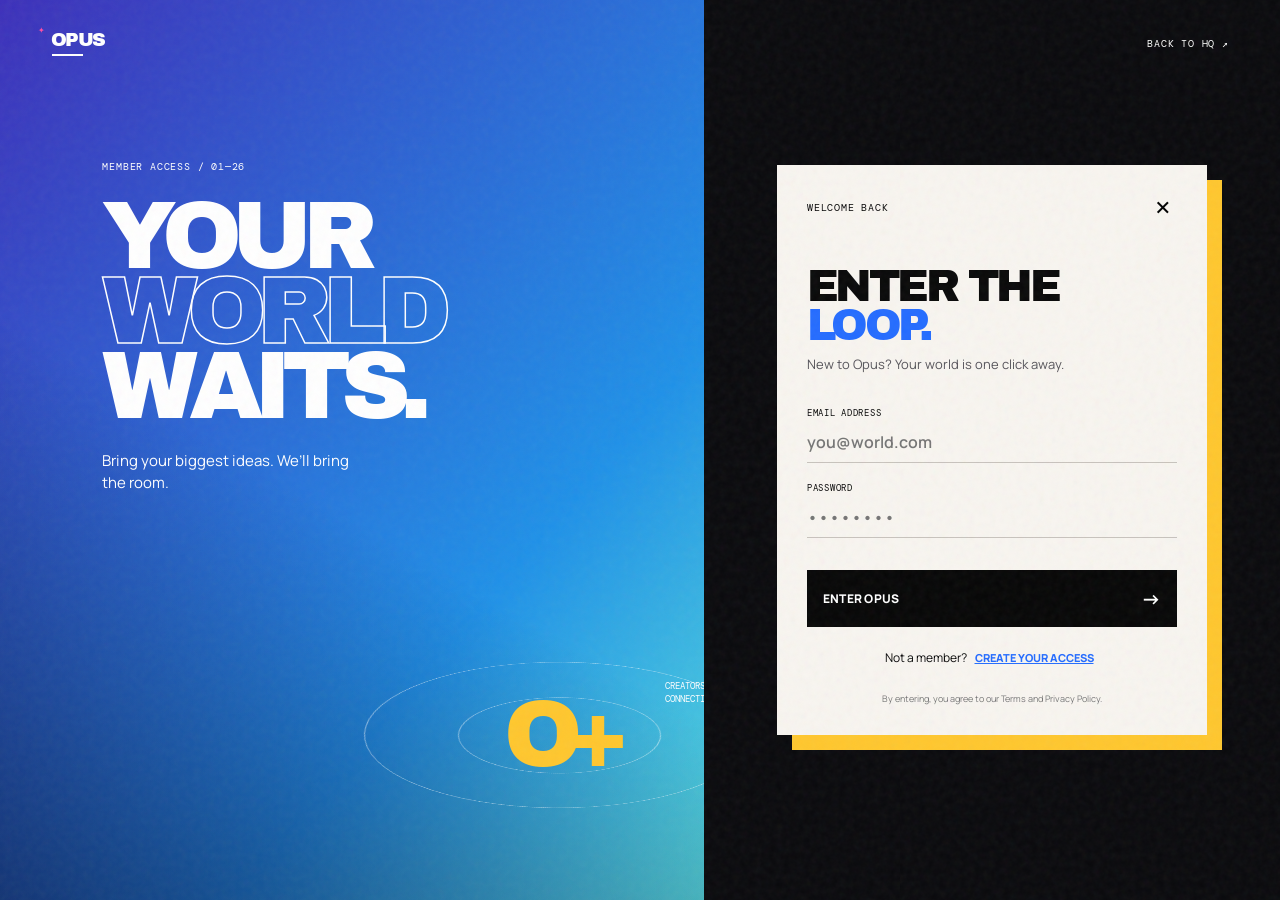
==== auth.html @ e79f410f "next" ====
<!doctype html>
<html lang="en"><head><meta charset="utf-8"><meta name="viewport" content="width=device-width, initial-scale=1"><title>Member access — OPUS</title><link rel="preconnect" href="https://fonts.googleapis.com"><link rel="preconnect" href="https://fonts.gstatic.com" crossorigin><link href="https://fonts.googleapis.com/css2?family=Archivo+Black&family=DM+Mono:wght@400;500&family=Manrope:wght@400;500;600;700;800&display=swap" rel="stylesheet"><link rel="stylesheet" href="styles.css"><link rel="stylesheet" href="auth.css"><script defer src="app.js"></script></head>
<body class="auth-page"><div class="grain"></div><header class="auth-header"><a class="logo" href="index.html">OPUS<span></span></a><a href="index.html">BACK TO HQ ↗</a></header><main class="auth-layout"><section class="auth-side"><p class="section-tag">MEMBER ACCESS / 01—26</p><h1>YOUR<br><span>WORLD</span><br>WAITS.</h1><p>Bring your biggest ideas. We’ll bring the room.</p><div class="auth-orbit"><i></i><i></i><b>O+</b><small>CREATORS<br>CONNECTING</small></div></section><section class="auth-panel"><div class="panel-head"><p class="section-tag" id="mode-label">WELCOME BACK</p><button class="close-auth" type="button" onclick="location.href='index.html'" aria-label="Go back">×</button></div><div class="auth-copy"><h2 id="auth-title">ENTER THE<br><em>LOOP.</em></h2><p id="auth-subtitle">New to Opus? Your world is one click away.</p></div><form id="auth-form"><label id="name-field">YOUR NAME<input name="name" autocomplete="name" placeholder="Ada Lovelace"></label><label>EMAIL ADDRESS<input required type="email" name="email" autocomplete="email" placeholder="you@world.com"></label><label>PASSWORD<input required minlength="6" type="password" name="password" autocomplete="current-password" placeholder="••••••••"></label><button class="auth-submit" type="submit"><span id="auth-button-text">ENTER OPUS</span><b>→</b></button></form><p class="auth-switch" id="auth-switch">Not a member? <button type="button" data-mode="signup">CREATE YOUR ACCESS</button></p><p class="terms">By entering, you agree to our Terms and Privacy Policy.</p></section></main><div id="success-modal" class="success-modal" aria-hidden="true"><div><span>✦</span><p class="section-tag">ACCESS GRANTED</p><h2>YOU’RE IN<br>THE LOOP.</h2><p>This is a front-end demo — no account was created.</p><a class="primary-button" href="index.html">EXPLORE OPUS <b>→</b></a></div></div></body></html>
---- styles.css ----
:root{--ink:#070707;--paper:#f3efed;--blue:#246cff;--pink:#de5fff;--cyan:#52d7e6;--yellow:#ffc72e;--font:'Manrope',sans-serif;--display:'Archivo Black',sans-serif;--mono:'DM Mono',monospace}*{box-sizing:border-box}html{scroll-behavior:smooth}body{margin:0;overflow-x:hidden;background:var(--paper);color:var(--ink);font-family:var(--font)}.grain{position:fixed;z-index:9;inset:0;pointer-events:none;opacity:.055;background-image:url("data:image/svg+xml,%3Csvg viewBox='0 0 160 160' xmlns='http://www.w3.org/2000/svg'%3E%3Cfilter id='n'%3E%3CfeTurbulence type='fractalNoise' baseFrequency='.8' numOctaves='4' stitchTiles='stitch'/%3E%3C/filter%3E%3Crect width='100%25' height='100%25' filter='url(%23n)'/%3E%3C/svg%3E")}.pre-sale{position:absolute;z-index:5;top:0;left:50%;transform:translateX(-50%);background:var(--yellow);padding:12px 40px 13px;font:clamp(13px,1.45vw,23px)/1 var(--display);letter-spacing:.02em;white-space:nowrap}.site-header{height:96px;position:absolute;z-index:4;top:0;left:0;right:0;display:flex;align-items:center;justify-content:space-between;padding:0 38px;color:#fff}.logo{position:relative;color:inherit;text-decoration:none;font:19px/1 var(--display);letter-spacing:-.09em}.logo:before{content:'✦';font-size:8px;position:absolute;left:-13px;top:-3px;color:#ff4da4}.logo span{display:block;width:31px;border-bottom:2px solid currentColor;margin:5px 0 0 1px}.header-actions{display:flex;align-items:center;gap:34px}.sound-pill{width:38px;height:38px;display:flex;align-items:center;justify-content:center;gap:3px;text-decoration:none}.sound-pill i{height:15px;width:3px;background:#ff4da4;border-radius:4px;animation:bars 1s ease-in-out infinite alternate}.sound-pill i:nth-child(2){height:24px;animation-delay:.15s}.sound-pill i:nth-child(3){height:10px;animation-delay:.3s}.demo-link{color:var(--ink);text-decoration:none;background:var(--paper);border:1px solid var(--ink);padding:10px 18px;font-size:12px;font-weight:800}.demo-link b{margin-left:12px;color:#ff4da4}.menu-button{display:grid;gap:5px;width:40px;padding:0;border:0;background:transparent;cursor:pointer}.menu-button span{height:5px;width:40px;background:var(--ink);border-radius:5px;transition:transform .25s}.menu-button[aria-expanded=true] span:nth-child(1){transform:translateY(10px) rotate(45deg)}.menu-button[aria-expanded=true] span:nth-child(2){opacity:0}.menu-button[aria-expanded=true] span:nth-child(3){transform:translateY(-10px) rotate(-45deg)}.flyout{position:fixed;z-index:3;inset:0 0 auto auto;width:min(380px,100%);padding:120px 42px 45px;background:var(--yellow);transform:translateY(-105%);transition:transform .45s cubic-bezier(.2,.8,.2,1)}.flyout.open{transform:translateY(0)}.flyout a{display:block;color:var(--ink);font:28px var(--display);letter-spacing:-.05em;text-decoration:none;border-bottom:2px solid var(--ink);padding:17px 0}.hero{min-height:100svh;display:grid;grid-template-columns:41.5% 58.5%;position:relative;overflow:hidden}.hero:before{content:'';position:absolute;z-index:0;inset:0 auto 0 0;width:41.5%;background:#030303}.hero-copy{z-index:1;align-self:center;color:#fff;padding:135px 5vw 60px 8.5vw}.kicker,.section-tag{font:10px var(--mono);letter-spacing:.08em}.kicker{margin:0 0 23px;color:#aaeeff}.hero h1{margin:0;font:clamp(44px,5.2vw,86px)/.86 var(--display);letter-spacing:-.075em}.hero h1 span{font-size:.79em;color:transparent;-webkit-text-stroke:1.5px #fff}.hero h1 small{display:block;text-align:right;font-size:.34em;letter-spacing:-.03em;margin:14px 0 0}.hero h1 strong{display:block;color:var(--blue);text-align:center;font-size:1.08em;letter-spacing:-.13em}.intro-note{display:flex;gap:21px;margin:76px 0 30px;max-width:330px;font-size:11px;line-height:1.45}.intro-note span{width:1px;flex:0 0 1px;background:#fff}.intro-note p{margin:7px 0}.primary-button{display:inline-flex;align-items:center;gap:42px;padding:14px 17px;background:#fff;color:#090909;text-decoration:none;font-size:12px;font-weight:800;transition:transform .2s,background .2s}.primary-button:hover{background:var(--yellow);transform:translate(-3px,-3px)}.primary-button b{font-size:20px;line-height:12px}.hero-rail{position:absolute;z-index:2;left:30px;bottom:33px;color:#fff;display:flex;flex-direction:column;align-items:center;gap:24px;font:11px var(--mono)}.hero-rail span{writing-mode:vertical-rl;transform:rotate(180deg)}.hero-rail a{color:#fff;text-decoration:none;font-weight:800}.rail-line{height:36px;width:1px;background:#fff}.scroll-cue{z-index:2;position:absolute;bottom:22px;left:30%;color:#fff;font:11px var(--mono)}.scroll-cue span{margin-left:17px}.card-stage{position:relative;overflow:hidden;padding:210px 5vw 0;display:flex;align-items:flex-end;gap:0;min-height:100svh;background:#f2eeec}.world-card{position:relative;flex:1 0 24%;height:61vh;min-height:480px;overflow:hidden;cursor:pointer;transition:flex .55s cubic-bezier(.2,.8,.2,1),transform .55s}.world-card:hover,.world-card.is-featured{flex-basis:37%}.world-card img{position:absolute;z-index:0;inset:auto 0 0;width:100%;height:49%;object-fit:cover;mix-blend-mode:multiply;filter:saturate(1.3);transition:transform .6s}.world-card:hover img{transform:scale(1.08)}.card-title{position:absolute;z-index:1;top:10%;left:50%;transform:translateX(-50%);font:clamp(105px,15vw,230px)/.75 var(--display);letter-spacing:-.14em}.world-card p{position:absolute;z-index:1;top:14%;right:9px;margin:0;writing-mode:vertical-rl;font:11px var(--mono);letter-spacing:.06em}.card-one{background:#7b74ec}.card-two{background:var(--cyan)}.card-three{background:#d264ed}.card-four{background:#58d7ab}.world-preview{z-index:2;position:absolute;right:1%;top:25%;width:min(29vw,427px);aspect-ratio:1.8;border-radius:0 12px 12px 0;overflow:hidden;box-shadow:0 14px 28px #0004;transform:rotate(1.5deg);transition:transform .45s}.world-preview:hover{transform:rotate(0) scale(1.03)}.world-preview img{width:100%;height:100%;object-fit:cover;filter:saturate(.8) contrast(1.05)}.world-preview span{position:absolute;left:18px;bottom:15px;color:#fff;font:17px/.8 var(--display);text-shadow:0 1px 7px #000}.marquee{overflow:hidden;background:var(--yellow);padding:15px 0;white-space:nowrap}.marquee div{display:inline-block;font:26px var(--display);letter-spacing:-.04em;animation:marquee 18s linear infinite}.manifesto{padding:150px max(7vw,30px);display:grid;grid-template-columns:28% 1fr 27%;background:#fcfcfa}.manifesto h2,.closing h2{margin:0;font:clamp(45px,5.9vw,100px)/.9 var(--display);letter-spacing:-.075em}.manifesto h2 em,.closing em{font-style:normal;color:var(--blue)}.manifesto-copy{align-self:end;max-width:300px;font-size:15px;line-height:1.55}.text-link{display:inline-block;color:var(--ink);font-weight:800;text-decoration:none;border-bottom:2px solid var(--ink);padding-bottom:6px;margin-top:21px}.text-link b{color:var(--blue);padding-left:22px}.orbit-section{position:relative;min-height:750px;overflow:hidden;background:#111117;color:#fff;padding:70px max(7vw,30px)}.orbit-section .section-tag{color:#a0a0ac}.orbit-wrap{position:absolute;left:50%;top:48%;width:min(59vw,800px);aspect-ratio:1;transform:translate(-50%,-50%)}.orbit{position:absolute;border:1px solid #50505b;border-radius:50%;inset:0;transform:rotateX(65deg) rotateZ(-24deg)}.orbit-b{inset:20%;transform:rotateX(65deg) rotateZ(70deg);border-color:#5956df}.orbit-core{position:absolute;left:50%;top:50%;transform:translate(-50%,-50%);font:clamp(96px,15vw,220px)/.7 var(--display);letter-spacing:-.18em;color:var(--yellow);text-shadow:0 0 50px #ffca2d55}.orbit-core span{font-size:.3em;color:#fff;vertical-align:top}.orbit-label{position:absolute;font:10px var(--mono);letter-spacing:.08em}.label-a{left:0;top:24%}.label-b{right:5%;bottom:20%}.label-c{left:40%;bottom:0}.orbit-copy{position:absolute;bottom:54px;right:7vw;text-align:right;font-size:15px;line-height:1.5;color:#bebec9}.closing{text-align:center;padding:150px 20px;background:var(--pink)}.closing .section-tag{margin-bottom:32px}.closing h2{margin-bottom:40px;color:#080808}.closing em{color:#fff}.closing .primary-button{background:#080808;color:#fff}footer{display:flex;align-items:center;justify-content:space-between;padding:27px 38px;background:#080808;color:#fff}footer p,footer a{font:10px var(--mono);letter-spacing:.05em;color:inherit;text-decoration:none}.reveal-up{opacity:0;transform:translateY(34px);transition:opacity .7s ease,transform .7s ease}.reveal-up.in-view{opacity:1;transform:none}@keyframes marquee{to{transform:translateX(-50%)}}@keyframes bars{to{transform:scaleY(.4)}}@media(max-width:820px){.hero{grid-template-columns:1fr;min-height:800px}.hero:before{width:100%;height:68%}.hero-copy{padding:135px 60px 30px}.card-stage{padding:0 5vw;min-height:430px}.world-card{height:430px;min-height:0}.world-preview{display:none}.intro-note{margin:34px 0 25px}.hero-rail,.scroll-cue{display:none}.manifesto{grid-template-columns:1fr;gap:32px;padding:100px 30px}.manifesto-copy{margin-left:20%}.orbit-section{min-height:600px}.orbit-wrap{width:90vw;top:50%}}@media(max-width:540px){.site-header{height:72px;padding:0 18px}.pre-sale{font-size:11px;padding:10px 20px}.header-actions{gap:15px}.demo-link,.sound-pill{display:none}.menu-button{width:31px}.menu-button span{width:31px;height:4px}.hero{min-height:870px}.hero-copy{padding:115px 28px 36px}.hero h1{font-size:49px}.hero h1 small{margin-top:10px}.kicker{font-size:9px}.card-stage{padding:0;min-height:370px;overflow-x:auto;scroll-snap-type:x mandatory}.world-card{flex:0 0 46%;height:370px;scroll-snap-align:start}.world-card:hover,.world-card.is-featured{flex-basis:46%}.card-title{font-size:116px}.world-card p{font-size:8px}.manifesto h2,.closing h2{font-size:49px}.manifesto-copy{margin-left:0}.orbit-section{min-height:520px;padding:43px 25px}.orbit-core{font-size:135px}.orbit-copy{bottom:30px;right:25px;font-size:12px}.label-a{left:-4%;top:21%}.label-b{right:-3%;bottom:23%}footer{padding:25px 18px;gap:15px;align-items:flex-start;flex-direction:column}}
---- auth.css ----
.auth-page{min-height:100svh;background:#0a0a0d;color:#fff}.auth-header{height:86px;position:absolute;z-index:2;inset:0 0 auto;display:flex;justify-content:space-between;align-items:center;padding:0 4vw}.auth-header>a:last-child{color:#fff;font:10px var(--mono);letter-spacing:.08em;text-decoration:none}.auth-layout{min-height:100svh;display:grid;grid-template-columns:1.1fr .9fr}.auth-side{position:relative;padding:150px 8vw 60px;overflow:hidden;background:linear-gradient(130deg,#3d30ba,#1f91e8 68%,#55d9dc)}.auth-side:after{content:'';position:absolute;inset:0;background:linear-gradient(30deg,#07072f99,transparent 45%);pointer-events:none}.auth-side>*{position:relative;z-index:1}.auth-side h1{margin:26px 0;font:clamp(61px,7.5vw,123px)/.78 var(--display);letter-spacing:-.1em}.auth-side h1 span{color:transparent;-webkit-text-stroke:1.5px #fff}.auth-side>p:not(.section-tag){max-width:260px;font-size:15px;line-height:1.5}.auth-orbit{position:absolute;z-index:1;width:390px;aspect-ratio:1;right:-50px;bottom:-30px}.auth-orbit i{position:absolute;inset:0;border:1px solid #fff8;border-radius:50%;transform:rotateX(68deg) rotateZ(30deg)}.auth-orbit i+ i{inset:24%;transform:rotateX(68deg) rotateZ(-58deg)}.auth-orbit b{position:absolute;left:50%;top:50%;transform:translate(-50%,-50%);font:94px/.7 var(--display);letter-spacing:-.16em;color:var(--yellow)}.auth-orbit small{position:absolute;right:10%;top:36%;font:9px var(--mono);line-height:1.4}.auth-panel{align-self:center;width:min(430px,calc(100% - 50px));margin:auto;color:#090909;padding:30px;background:#f8f5f0;box-shadow:15px 15px 0 var(--yellow)}.panel-head{display:flex;justify-content:space-between;align-items:center}.panel-head p{margin:0}.close-auth{border:0;background:transparent;font:32px/.7 var(--font);cursor:pointer}.auth-copy h2{margin:48px 0 10px;font:44px/.88 var(--display);letter-spacing:-.08em}.auth-copy h2 em{font-style:normal;color:var(--blue)}.auth-copy p{margin:0;color:#56545a;font-size:13px}.auth-panel form{margin-top:34px}.auth-panel label{display:block;margin:19px 0 0;font:9px var(--mono);letter-spacing:.08em}.auth-panel input{display:block;width:100%;padding:12px 0 9px;border:0;border-bottom:1px solid #c8c3bd;border-radius:0;background:transparent;outline:0;font:600 16px var(--font)}.auth-panel input:focus{border-color:var(--blue)}.auth-submit{width:100%;display:flex;justify-content:space-between;align-items:center;margin-top:32px;padding:15px 16px;border:0;background:var(--ink);color:#fff;font:800 12px var(--font);letter-spacing:.02em;cursor:pointer;transition:background .2s}.auth-submit:hover{background:var(--blue)}.auth-submit b{font-size:20px}.auth-switch{text-align:center;margin:22px 0 0;font-size:12px}.auth-switch button{border:0;background:transparent;color:var(--blue);font:800 11px var(--font);text-decoration:underline;cursor:pointer}.terms{text-align:center;margin:26px 0 0;color:#777;font-size:9px}.auth-page:not([data-mode=signup]) #name-field{display:none}.success-modal{position:fixed;z-index:10;inset:0;display:grid;place-items:center;background:#080808e8;opacity:0;visibility:hidden;transition:.3s}.success-modal.show{opacity:1;visibility:visible}.success-modal>div{width:min(410px,calc(100% - 40px));padding:48px 35px;background:var(--pink);text-align:center;color:#080808;transform:translateY(20px);transition:transform .3s}.success-modal.show>div{transform:none}.success-modal span{display:block;font-size:38px;margin-bottom:13px}.success-modal h2{margin:23px 0 12px;font:47px/.85 var(--display);letter-spacing:-.08em}.success-modal>div>p:not(.section-tag){font-size:13px;line-height:1.5;margin:0 0 28px}.success-modal .primary-button{background:#080808;color:#fff}@media(max-width:700px){.auth-layout{display:block}.auth-side{min-height:315px;padding:115px 28px 28px}.auth-side h1{font-size:59px;margin:18px 0}.auth-side>p:not(.section-tag){display:none}.auth-orbit{width:230px;right:-25px;bottom:-75px}.auth-orbit b{font-size:65px}.auth-panel{width:calc(100% - 40px);margin:-28px auto 35px;position:relative}.auth-header{height:70px;padding:0 22px}.auth-copy h2{font-size:40px;margin-top:38px}}
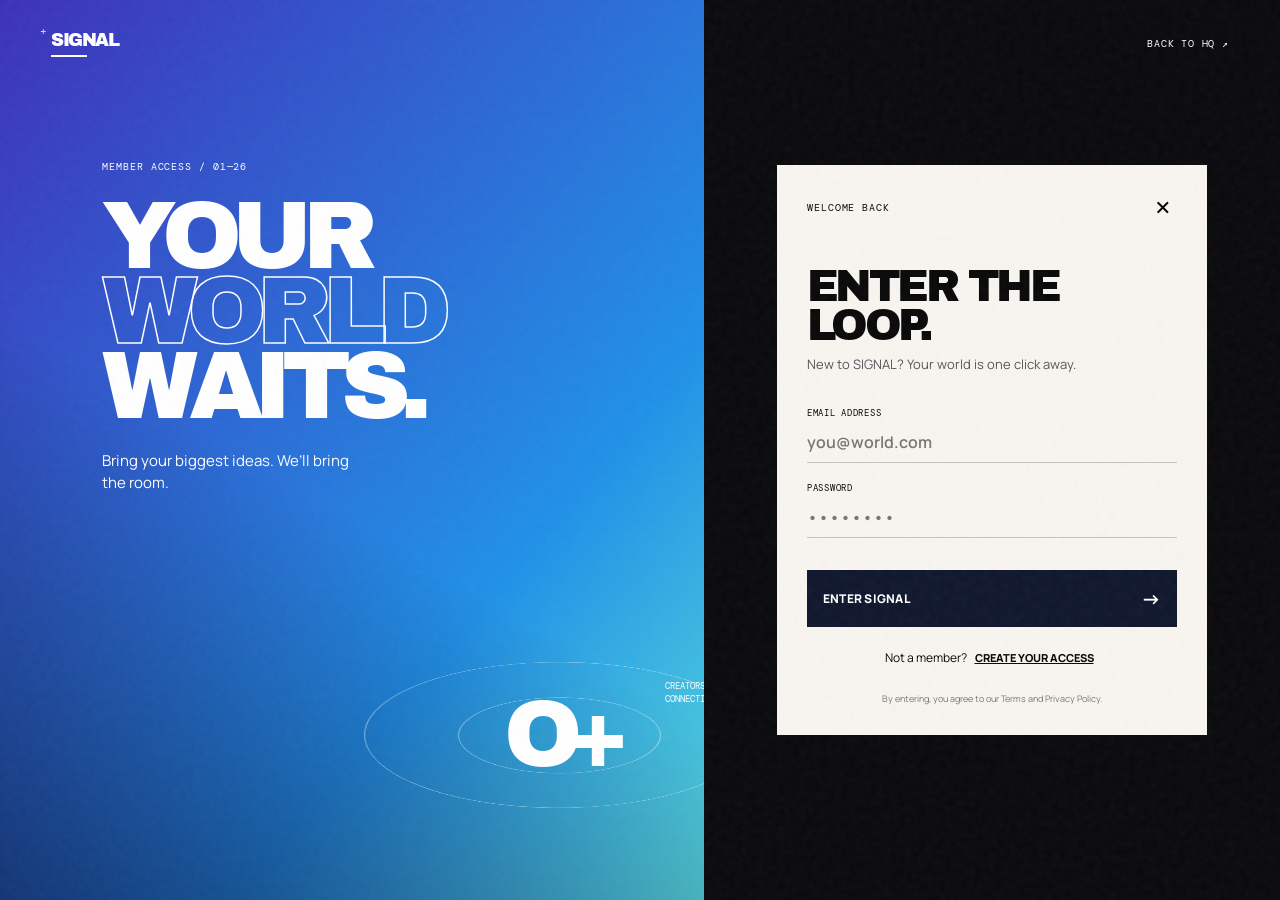
==== commit 0423a478: "next" ====
--- a/auth.html
+++ b/auth.html
@@ -1,3 +1,4 @@
 <!doctype html>
-<html lang="en"><head><meta charset="utf-8"><meta name="viewport" content="width=device-width, initial-scale=1"><title>Member access — OPUS</title><link rel="preconnect" href="https://fonts.googleapis.com"><link rel="preconnect" href="https://fonts.gstatic.com" crossorigin><link href="https://fonts.googleapis.com/css2?family=Archivo+Black&family=DM+Mono:wght@400;500&family=Manrope:wght@400;500;600;700;800&display=swap" rel="stylesheet"><link rel="stylesheet" href="styles.css"><link rel="stylesheet" href="auth.css"><script defer src="app.js"></script></head>
-<body class="auth-page"><div class="grain"></div><header class="auth-header"><a class="logo" href="index.html">OPUS<span></span></a><a href="index.html">BACK TO HQ ↗</a></header><main class="auth-layout"><section class="auth-side"><p class="section-tag">MEMBER ACCESS / 01—26</p><h1>YOUR<br><span>WORLD</span><br>WAITS.</h1><p>Bring your biggest ideas. We’ll bring the room.</p><div class="auth-orbit"><i></i><i></i><b>O+</b><small>CREATORS<br>CONNECTING</small></div></section><section class="auth-panel"><div class="panel-head"><p class="section-tag" id="mode-label">WELCOME BACK</p><button class="close-auth" type="button" onclick="location.href='index.html'" aria-label="Go back">×</button></div><div class="auth-copy"><h2 id="auth-title">ENTER THE<br><em>LOOP.</em></h2><p id="auth-subtitle">New to Opus? Your world is one click away.</p></div><form id="auth-form"><label id="name-field">YOUR NAME<input name="name" autocomplete="name" placeholder="Ada Lovelace"></label><label>EMAIL ADDRESS<input required type="email" name="email" autocomplete="email" placeholder="you@world.com"></label><label>PASSWORD<input required minlength="6" type="password" name="password" autocomplete="current-password" placeholder="••••••••"></label><button class="auth-submit" type="submit"><span id="auth-button-text">ENTER OPUS</span><b>→</b></button></form><p class="auth-switch" id="auth-switch">Not a member? <button type="button" data-mode="signup">CREATE YOUR ACCESS</button></p><p class="terms">By entering, you agree to our Terms and Privacy Policy.</p></section></main><div id="success-modal" class="success-modal" aria-hidden="true"><div><span>✦</span><p class="section-tag">ACCESS GRANTED</p><h2>YOU’RE IN<br>THE LOOP.</h2><p>This is a front-end demo — no account was created.</p><a class="primary-button" href="index.html">EXPLORE OPUS <b>→</b></a></div></div></body></html>
+<html lang="en"><head><meta charset="utf-8"><meta name="viewport" content="width=device-width, initial-scale=1"><title>Member access — SIGNAL
+</title><link rel="preconnect" href="https://fonts.googleapis.com"><link rel="preconnect" href="https://fonts.gstatic.com" crossorigin><link href="https://fonts.googleapis.com/css2?family=Archivo+Black&family=DM+Mono:wght@400;500&family=Manrope:wght@400;500;600;700;800&display=swap" rel="stylesheet"><link rel="stylesheet" href="styles.css"><link rel="stylesheet" href="auth.css"><script defer src="app.js"></script></head>
+<body class="auth-page"><div class="grain"></div><header class="auth-header"><a class="logo" href="index.html">SIGNAL<span></span></a><a href="index.html">BACK TO HQ ↗</a></header><main class="auth-layout"><section class="auth-side"><p class="section-tag">MEMBER ACCESS / 01—26</p><h1>YOUR<br><span>WORLD</span><br>WAITS.</h1><p>Bring your biggest ideas. We’ll bring the room.</p><div class="auth-orbit"><i></i><i></i><b>O+</b><small>CREATORS<br>CONNECTING</small></div></section><section class="auth-panel"><div class="panel-head"><p class="section-tag" id="mode-label">WELCOME BACK</p><button class="close-auth" type="button" onclick="location.href='index.html'" aria-label="Go back">×</button></div><div class="auth-copy"><h2 id="auth-title">ENTER THE<br><em>LOOP.</em></h2><p id="auth-subtitle">New to SIGNAL? Your world is one click away.</p></div><form id="auth-form"><label id="name-field">YOUR NAME<input name="name" autocomplete="name" placeholder="Ada Lovelace"></label><label>EMAIL ADDRESS<input required type="email" name="email" autocomplete="email" placeholder="you@world.com"></label><label>PASSWORD<input required minlength="6" type="password" name="password" autocomplete="current-password" placeholder="••••••••"></label><button class="auth-submit" type="submit"><span id="auth-button-text">ENTER SIGNAL</span><b>→</b></button></form><p class="auth-switch" id="auth-switch">Not a member? <button type="button" data-mode="signup">CREATE YOUR ACCESS</button></p><p class="terms">By entering, you agree to our Terms and Privacy Policy.</p></section></main><div id="success-modal" class="success-modal" aria-hidden="true"><div><span>✦</span><p class="section-tag">ACCESS GRANTED</p><h2>YOU’RE IN<br>THE LOOP.</h2><p>This is a front-end demo — no account was created.</p><a class="primary-button" href="index.html">EXPLORE SIGNAL <b>→</b></a></div></div></body></html>
--- a/styles.css
+++ b/styles.css
@@ -1 +1 @@
-:root{--ink:#070707;--paper:#f3efed;--blue:#246cff;--pink:#de5fff;--cyan:#52d7e6;--yellow:#ffc72e;--font:'Manrope',sans-serif;--display:'Archivo Black',sans-serif;--mono:'DM Mono',monospace}*{box-sizing:border-box}html{scroll-behavior:smooth}body{margin:0;overflow-x:hidden;background:var(--paper);color:var(--ink);font-family:var(--font)}.grain{position:fixed;z-index:9;inset:0;pointer-events:none;opacity:.055;background-image:url("data:image/svg+xml,%3Csvg viewBox='0 0 160 160' xmlns='http://www.w3.org/2000/svg'%3E%3Cfilter id='n'%3E%3CfeTurbulence type='fractalNoise' baseFrequency='.8' numOctaves='4' stitchTiles='stitch'/%3E%3C/filter%3E%3Crect width='100%25' height='100%25' filter='url(%23n)'/%3E%3C/svg%3E")}.pre-sale{position:absolute;z-index:5;top:0;left:50%;transform:translateX(-50%);background:var(--yellow);padding:12px 40px 13px;font:clamp(13px,1.45vw,23px)/1 var(--display);letter-spacing:.02em;white-space:nowrap}.site-header{height:96px;position:absolute;z-index:4;top:0;left:0;right:0;display:flex;align-items:center;justify-content:space-between;padding:0 38px;color:#fff}.logo{position:relative;color:inherit;text-decoration:none;font:19px/1 var(--display);letter-spacing:-.09em}.logo:before{content:'✦';font-size:8px;position:absolute;left:-13px;top:-3px;color:#ff4da4}.logo span{display:block;width:31px;border-bottom:2px solid currentColor;margin:5px 0 0 1px}.header-actions{display:flex;align-items:center;gap:34px}.sound-pill{width:38px;height:38px;display:flex;align-items:center;justify-content:center;gap:3px;text-decoration:none}.sound-pill i{height:15px;width:3px;background:#ff4da4;border-radius:4px;animation:bars 1s ease-in-out infinite alternate}.sound-pill i:nth-child(2){height:24px;animation-delay:.15s}.sound-pill i:nth-child(3){height:10px;animation-delay:.3s}.demo-link{color:var(--ink);text-decoration:none;background:var(--paper);border:1px solid var(--ink);padding:10px 18px;font-size:12px;font-weight:800}.demo-link b{margin-left:12px;color:#ff4da4}.menu-button{display:grid;gap:5px;width:40px;padding:0;border:0;background:transparent;cursor:pointer}.menu-button span{height:5px;width:40px;background:var(--ink);border-radius:5px;transition:transform .25s}.menu-button[aria-expanded=true] span:nth-child(1){transform:translateY(10px) rotate(45deg)}.menu-button[aria-expanded=true] span:nth-child(2){opacity:0}.menu-button[aria-expanded=true] span:nth-child(3){transform:translateY(-10px) rotate(-45deg)}.flyout{position:fixed;z-index:3;inset:0 0 auto auto;width:min(380px,100%);padding:120px 42px 45px;background:var(--yellow);transform:translateY(-105%);transition:transform .45s cubic-bezier(.2,.8,.2,1)}.flyout.open{transform:translateY(0)}.flyout a{display:block;color:var(--ink);font:28px var(--display);letter-spacing:-.05em;text-decoration:none;border-bottom:2px solid var(--ink);padding:17px 0}.hero{min-height:100svh;display:grid;grid-template-columns:41.5% 58.5%;position:relative;overflow:hidden}.hero:before{content:'';position:absolute;z-index:0;inset:0 auto 0 0;width:41.5%;background:#030303}.hero-copy{z-index:1;align-self:center;color:#fff;padding:135px 5vw 60px 8.5vw}.kicker,.section-tag{font:10px var(--mono);letter-spacing:.08em}.kicker{margin:0 0 23px;color:#aaeeff}.hero h1{margin:0;font:clamp(44px,5.2vw,86px)/.86 var(--display);letter-spacing:-.075em}.hero h1 span{font-size:.79em;color:transparent;-webkit-text-stroke:1.5px #fff}.hero h1 small{display:block;text-align:right;font-size:.34em;letter-spacing:-.03em;margin:14px 0 0}.hero h1 strong{display:block;color:var(--blue);text-align:center;font-size:1.08em;letter-spacing:-.13em}.intro-note{display:flex;gap:21px;margin:76px 0 30px;max-width:330px;font-size:11px;line-height:1.45}.intro-note span{width:1px;flex:0 0 1px;background:#fff}.intro-note p{margin:7px 0}.primary-button{display:inline-flex;align-items:center;gap:42px;padding:14px 17px;background:#fff;color:#090909;text-decoration:none;font-size:12px;font-weight:800;transition:transform .2s,background .2s}.primary-button:hover{background:var(--yellow);transform:translate(-3px,-3px)}.primary-button b{font-size:20px;line-height:12px}.hero-rail{position:absolute;z-index:2;left:30px;bottom:33px;color:#fff;display:flex;flex-direction:column;align-items:center;gap:24px;font:11px var(--mono)}.hero-rail span{writing-mode:vertical-rl;transform:rotate(180deg)}.hero-rail a{color:#fff;text-decoration:none;font-weight:800}.rail-line{height:36px;width:1px;background:#fff}.scroll-cue{z-index:2;position:absolute;bottom:22px;left:30%;color:#fff;font:11px var(--mono)}.scroll-cue span{margin-left:17px}.card-stage{position:relative;overflow:hidden;padding:210px 5vw 0;display:flex;align-items:flex-end;gap:0;min-height:100svh;background:#f2eeec}.world-card{position:relative;flex:1 0 24%;height:61vh;min-height:480px;overflow:hidden;cursor:pointer;transition:flex .55s cubic-bezier(.2,.8,.2,1),transform .55s}.world-card:hover,.world-card.is-featured{flex-basis:37%}.world-card img{position:absolute;z-index:0;inset:auto 0 0;width:100%;height:49%;object-fit:cover;mix-blend-mode:multiply;filter:saturate(1.3);transition:transform .6s}.world-card:hover img{transform:scale(1.08)}.card-title{position:absolute;z-index:1;top:10%;left:50%;transform:translateX(-50%);font:clamp(105px,15vw,230px)/.75 var(--display);letter-spacing:-.14em}.world-card p{position:absolute;z-index:1;top:14%;right:9px;margin:0;writing-mode:vertical-rl;font:11px var(--mono);letter-spacing:.06em}.card-one{background:#7b74ec}.card-two{background:var(--cyan)}.card-three{background:#d264ed}.card-four{background:#58d7ab}.world-preview{z-index:2;position:absolute;right:1%;top:25%;width:min(29vw,427px);aspect-ratio:1.8;border-radius:0 12px 12px 0;overflow:hidden;box-shadow:0 14px 28px #0004;transform:rotate(1.5deg);transition:transform .45s}.world-preview:hover{transform:rotate(0) scale(1.03)}.world-preview img{width:100%;height:100%;object-fit:cover;filter:saturate(.8) contrast(1.05)}.world-preview span{position:absolute;left:18px;bottom:15px;color:#fff;font:17px/.8 var(--display);text-shadow:0 1px 7px #000}.marquee{overflow:hidden;background:var(--yellow);padding:15px 0;white-space:nowrap}.marquee div{display:inline-block;font:26px var(--display);letter-spacing:-.04em;animation:marquee 18s linear infinite}.manifesto{padding:150px max(7vw,30px);display:grid;grid-template-columns:28% 1fr 27%;background:#fcfcfa}.manifesto h2,.closing h2{margin:0;font:clamp(45px,5.9vw,100px)/.9 var(--display);letter-spacing:-.075em}.manifesto h2 em,.closing em{font-style:normal;color:var(--blue)}.manifesto-copy{align-self:end;max-width:300px;font-size:15px;line-height:1.55}.text-link{display:inline-block;color:var(--ink);font-weight:800;text-decoration:none;border-bottom:2px solid var(--ink);padding-bottom:6px;margin-top:21px}.text-link b{color:var(--blue);padding-left:22px}.orbit-section{position:relative;min-height:750px;overflow:hidden;background:#111117;color:#fff;padding:70px max(7vw,30px)}.orbit-section .section-tag{color:#a0a0ac}.orbit-wrap{position:absolute;left:50%;top:48%;width:min(59vw,800px);aspect-ratio:1;transform:translate(-50%,-50%)}.orbit{position:absolute;border:1px solid #50505b;border-radius:50%;inset:0;transform:rotateX(65deg) rotateZ(-24deg)}.orbit-b{inset:20%;transform:rotateX(65deg) rotateZ(70deg);border-color:#5956df}.orbit-core{position:absolute;left:50%;top:50%;transform:translate(-50%,-50%);font:clamp(96px,15vw,220px)/.7 var(--display);letter-spacing:-.18em;color:var(--yellow);text-shadow:0 0 50px #ffca2d55}.orbit-core span{font-size:.3em;color:#fff;vertical-align:top}.orbit-label{position:absolute;font:10px var(--mono);letter-spacing:.08em}.label-a{left:0;top:24%}.label-b{right:5%;bottom:20%}.label-c{left:40%;bottom:0}.orbit-copy{position:absolute;bottom:54px;right:7vw;text-align:right;font-size:15px;line-height:1.5;color:#bebec9}.closing{text-align:center;padding:150px 20px;background:var(--pink)}.closing .section-tag{margin-bottom:32px}.closing h2{margin-bottom:40px;color:#080808}.closing em{color:#fff}.closing .primary-button{background:#080808;color:#fff}footer{display:flex;align-items:center;justify-content:space-between;padding:27px 38px;background:#080808;color:#fff}footer p,footer a{font:10px var(--mono);letter-spacing:.05em;color:inherit;text-decoration:none}.reveal-up{opacity:0;transform:translateY(34px);transition:opacity .7s ease,transform .7s ease}.reveal-up.in-view{opacity:1;transform:none}@keyframes marquee{to{transform:translateX(-50%)}}@keyframes bars{to{transform:scaleY(.4)}}@media(max-width:820px){.hero{grid-template-columns:1fr;min-height:800px}.hero:before{width:100%;height:68%}.hero-copy{padding:135px 60px 30px}.card-stage{padding:0 5vw;min-height:430px}.world-card{height:430px;min-height:0}.world-preview{display:none}.intro-note{margin:34px 0 25px}.hero-rail,.scroll-cue{display:none}.manifesto{grid-template-columns:1fr;gap:32px;padding:100px 30px}.manifesto-copy{margin-left:20%}.orbit-section{min-height:600px}.orbit-wrap{width:90vw;top:50%}}@media(max-width:540px){.site-header{height:72px;padding:0 18px}.pre-sale{font-size:11px;padding:10px 20px}.header-actions{gap:15px}.demo-link,.sound-pill{display:none}.menu-button{width:31px}.menu-button span{width:31px;height:4px}.hero{min-height:870px}.hero-copy{padding:115px 28px 36px}.hero h1{font-size:49px}.hero h1 small{margin-top:10px}.kicker{font-size:9px}.card-stage{padding:0;min-height:370px;overflow-x:auto;scroll-snap-type:x mandatory}.world-card{flex:0 0 46%;height:370px;scroll-snap-align:start}.world-card:hover,.world-card.is-featured{flex-basis:46%}.card-title{font-size:116px}.world-card p{font-size:8px}.manifesto h2,.closing h2{font-size:49px}.manifesto-copy{margin-left:0}.orbit-section{min-height:520px;padding:43px 25px}.orbit-core{font-size:135px}.orbit-copy{bottom:30px;right:25px;font-size:12px}.label-a{left:-4%;top:21%}.label-b{right:-3%;bottom:23%}footer{padding:25px 18px;gap:15px;align-items:flex-start;flex-direction:column}}
+:root{--ink:#10172d;--night:#111934;--paper:#eef1e8;--coral:#ff684d;--lime:#d9f95a;--sky:#61bce8;--font:'Manrope',sans-serif;--display:'Archivo Black',sans-serif;--mono:'DM Mono',monospace}*{box-sizing:border-box}html{scroll-behavior:smooth}body{margin:0;overflow-x:hidden;background:var(--paper);color:var(--ink);font-family:var(--font)}.grain{position:fixed;z-index:9;inset:0;pointer-events:none;opacity:.045;background-image:url("data:image/svg+xml,%3Csvg viewBox='0 0 160 160' xmlns='http://www.w3.org/2000/svg'%3E%3Cfilter id='n'%3E%3CfeTurbulence type='fractalNoise' baseFrequency='.8' numOctaves='4'/%3E%3C/filter%3E%3Crect width='100%25' height='100%25' filter='url(%23n)'/%3E%3C/svg%3E")}.pre-sale{position:absolute;z-index:5;top:0;left:50%;transform:translateX(-50%);background:var(--lime);padding:11px 28px;font:14px var(--mono);letter-spacing:.08em;white-space:nowrap}.site-header{height:90px;position:absolute;z-index:4;inset:0 0 auto;display:flex;align-items:center;justify-content:space-between;padding:0 38px;color:#fff}.logo{position:relative;color:inherit;text-decoration:none;font:18px var(--display);letter-spacing:-.08em}.logo:before{content:'+';position:absolute;left:-11px;top:-6px;color:var(--lime);font:11px var(--mono)}.logo span{display:block;width:36px;border-bottom:2px solid currentColor;margin:5px 0 0}.header-actions{display:flex;align-items:center;gap:28px}.sound-pill{display:flex;gap:3px;align-items:center}.sound-pill i{display:block;width:3px;height:13px;background:var(--lime);animation:bars 1s ease infinite alternate}.sound-pill i:nth-child(2){height:22px;animation-delay:.2s}.sound-pill i:nth-child(3){height:9px;animation-delay:.4s}.demo-link{padding:10px 15px;background:var(--paper);border:1px solid var(--ink);color:var(--ink);font-size:11px;font-weight:800;text-decoration:none}.demo-link b{padding-left:12px;color:var(--coral)}.menu-button{display:grid;gap:5px;width:39px;padding:0;border:0;background:none;cursor:pointer}.menu-button span{height:4px;background:var(--coral);border-radius:2px;transition:.25s}.menu-button[aria-expanded=true] span:nth-child(1){transform:translateY(9px) rotate(45deg)}.menu-button[aria-expanded=true] span:nth-child(2){opacity:0}.menu-button[aria-expanded=true] span:nth-child(3){transform:translateY(-9px) rotate(-45deg)}.flyout{position:fixed;z-index:3;right:0;top:0;width:min(370px,100%);padding:112px 38px 38px;background:var(--coral);transform:translateY(-105%);transition:transform .4s cubic-bezier(.2,.8,.2,1)}.flyout.open{transform:none}.flyout a{display:block;padding:17px 0;border-bottom:2px solid var(--ink);color:var(--ink);text-decoration:none;font:25px var(--display);letter-spacing:-.06em}.hero{min-height:100svh;display:grid;grid-template-columns:43% 57%;position:relative;overflow:hidden;background:var(--paper)}.hero:before{content:'';position:absolute;inset:0 auto 0 0;width:43%;background:var(--night)}.hero-copy{position:relative;z-index:1;align-self:center;padding:130px 5vw 60px 8vw;color:#fff}.kicker,.section-tag{font:10px var(--mono);letter-spacing:.09em}.kicker{color:var(--lime);margin:0 0 24px}.hero h1{margin:0;font:clamp(46px,5.2vw,88px)/.84 var(--display);letter-spacing:-.08em}.hero h1 span{font-size:.8em;color:transparent;-webkit-text-stroke:1.4px var(--sky)}.hero h1 small{display:block;text-align:right;margin-top:14px;font-size:.31em}.hero h1 strong{display:block;text-align:center;color:var(--coral);font-size:.84em;letter-spacing:-.11em}.intro-note{display:flex;gap:18px;max-width:325px;margin:64px 0 27px;font-size:11px;line-height:1.5}.intro-note span{width:2px;background:var(--lime)}.intro-note p{margin:0}.primary-button{display:inline-flex;gap:35px;align-items:center;padding:14px 17px;background:var(--lime);color:var(--ink);font-size:11px;font-weight:800;text-decoration:none;transition:.2s}.primary-button:hover{background:var(--coral);transform:translate(-3px,-3px)}.primary-button b{font-size:19px}.hero-rail{position:absolute;z-index:2;left:27px;bottom:27px;display:flex;flex-direction:column;align-items:center;gap:18px;color:#fff;font:10px var(--mono)}.hero-rail span{writing-mode:vertical-rl;transform:rotate(180deg)}.hero-rail a{color:var(--lime);text-decoration:none}.rail-line{width:1px;height:34px;background:#fff}.scroll-cue{position:absolute;z-index:2;bottom:25px;left:30%;color:#fff;font:10px var(--mono)}.scroll-cue span{padding-left:13px;color:var(--lime)}.card-stage{min-height:100svh;padding:190px 4vw 0;display:flex;align-items:flex-end;overflow:hidden}.world-card{position:relative;flex:1 0 25%;height:63vh;min-height:480px;overflow:hidden;cursor:pointer;transition:flex .55s cubic-bezier(.2,.8,.2,1)}.world-card:hover,.world-card.is-featured{flex-basis:38%}.world-card img{position:absolute;bottom:0;width:100%;height:49%;object-fit:cover;mix-blend-mode:multiply;filter:contrast(1.12) saturate(.8);transition:transform .5s}.world-card:hover img{transform:scale(1.08)}.card-title{position:absolute;z-index:1;top:12%;left:50%;transform:translateX(-50%);font:clamp(70px,10vw,165px)/.7 var(--display);letter-spacing:-.12em}.world-card p{position:absolute;z-index:1;top:12%;right:8px;writing-mode:vertical-rl;margin:0;font:10px var(--mono);letter-spacing:.08em}.card-one{background:#89d5de}.card-two{background:#d9f95a}.card-three{background:#ff9d7c}.card-four{background:#a7a9ef}.world-preview{position:absolute;z-index:2;right:2%;top:29%;width:min(27vw,390px);aspect-ratio:1.8;overflow:hidden;border-radius:14px;box-shadow:0 16px 30px #10172d55;transform:rotate(-2deg);transition:.3s}.world-preview:hover{transform:rotate(0) scale(1.03)}.world-preview img{width:100%;height:100%;object-fit:cover;filter:saturate(.7)}.world-preview span{position:absolute;left:15px;bottom:14px;color:#fff;font:16px/.8 var(--display);text-shadow:0 1px 5px #000}.marquee{overflow:hidden;padding:16px 0;background:var(--coral);white-space:nowrap}.marquee div{display:inline-block;font:25px var(--display);letter-spacing:-.04em;animation:marquee 18s linear infinite}.manifesto{display:grid;grid-template-columns:27% 1fr 28%;padding:145px 8vw;background:#f7f7f3}.manifesto h2,.closing h2{margin:0;font:clamp(46px,5.8vw,100px)/.9 var(--display);letter-spacing:-.08em}.manifesto em,.closing em{color:var(--coral);font-style:normal}.manifesto-copy{align-self:end;max-width:310px;font-size:15px;line-height:1.55}.text-link{display:inline-block;margin-top:21px;padding-bottom:5px;border-bottom:2px solid currentColor;color:inherit;text-decoration:none;font-weight:800}.text-link b{padding-left:22px;color:var(--coral)}.orbit-section{position:relative;min-height:720px;overflow:hidden;padding:70px 8vw;background:#17213f;color:#fff}.orbit-section .section-tag{color:var(--lime)}.orbit-wrap{position:absolute;left:50%;top:47%;width:min(58vw,790px);aspect-ratio:1;transform:translate(-50%,-50%)}.orbit{position:absolute;inset:0;border:1px solid #80a2dd;border-radius:50%;transform:rotateX(66deg) rotateZ(-20deg)}.orbit-b{inset:20%;border-color:var(--lime);transform:rotateX(66deg) rotateZ(70deg)}.orbit-core{position:absolute;top:50%;left:50%;transform:translate(-50%,-50%);color:var(--coral);font:clamp(105px,15vw,220px)/.7 var(--display);letter-spacing:-.18em;text-shadow:0 0 45px #ff684d55}.orbit-core span{font-size:.3em;color:var(--lime);vertical-align:top}.orbit-label{position:absolute;font:10px var(--mono);letter-spacing:.08em}.label-a{top:24%;left:0}.label-b{right:5%;bottom:20%}.label-c{left:39%;bottom:0}.orbit-copy{position:absolute;right:8vw;bottom:50px;text-align:right;font-size:14px;line-height:1.5;color:#ced7e9}.closing{padding:145px 20px;text-align:center;background:var(--sky)}.closing .section-tag{margin-bottom:30px}.closing h2{margin-bottom:42px}.closing em{color:var(--night)}.closing .primary-button{background:var(--night);color:#fff}footer{display:flex;align-items:center;justify-content:space-between;padding:27px 38px;background:var(--night);color:#fff}footer p,footer a{color:inherit;text-decoration:none;font:10px var(--mono);letter-spacing:.06em}.reveal-up{opacity:0;transform:translateY(30px);transition:.7s}.reveal-up.in-view{opacity:1;transform:none}@keyframes bars{to{transform:scaleY(.35)}}@keyframes marquee{to{transform:translateX(-50%)}}@media(max-width:820px){.hero{grid-template-columns:1fr}.hero:before{width:100%;height:66%}.hero-copy{padding:130px 60px 35px}.card-stage{min-height:420px;padding:0 4vw}.world-card{height:420px;min-height:0}.world-preview,.hero-rail,.scroll-cue{display:none}.intro-note{margin:34px 0 26px}.manifesto{grid-template-columns:1fr;gap:32px;padding:100px 30px}.manifesto-copy{margin-left:20%}.orbit-section{min-height:580px}.orbit-wrap{width:92vw}}@media(max-width:540px){.site-header{height:70px;padding:0 18px}.pre-sale{padding:10px 15px;font-size:10px}.demo-link,.sound-pill{display:none}.menu-button{width:31px}.hero{min-height:850px}.hero-copy{padding:110px 28px 32px}.hero h1{font-size:49px}.card-stage{min-height:360px;padding:0;overflow-x:auto;scroll-snap-type:x mandatory}.world-card{flex:0 0 47%;height:360px;scroll-snap-align:start}.world-card:hover,.world-card.is-featured{flex-basis:47%}.card-title{font-size:83px}.manifesto h2,.closing h2{font-size:50px}.manifesto-copy{margin-left:0}.orbit-section{min-height:510px;padding:42px 24px}.orbit-core{font-size:135px}.orbit-copy{right:24px;bottom:28px;font-size:12px}footer{flex-direction:column;align-items:flex-start;gap:16px;padding:25px 18px}}
